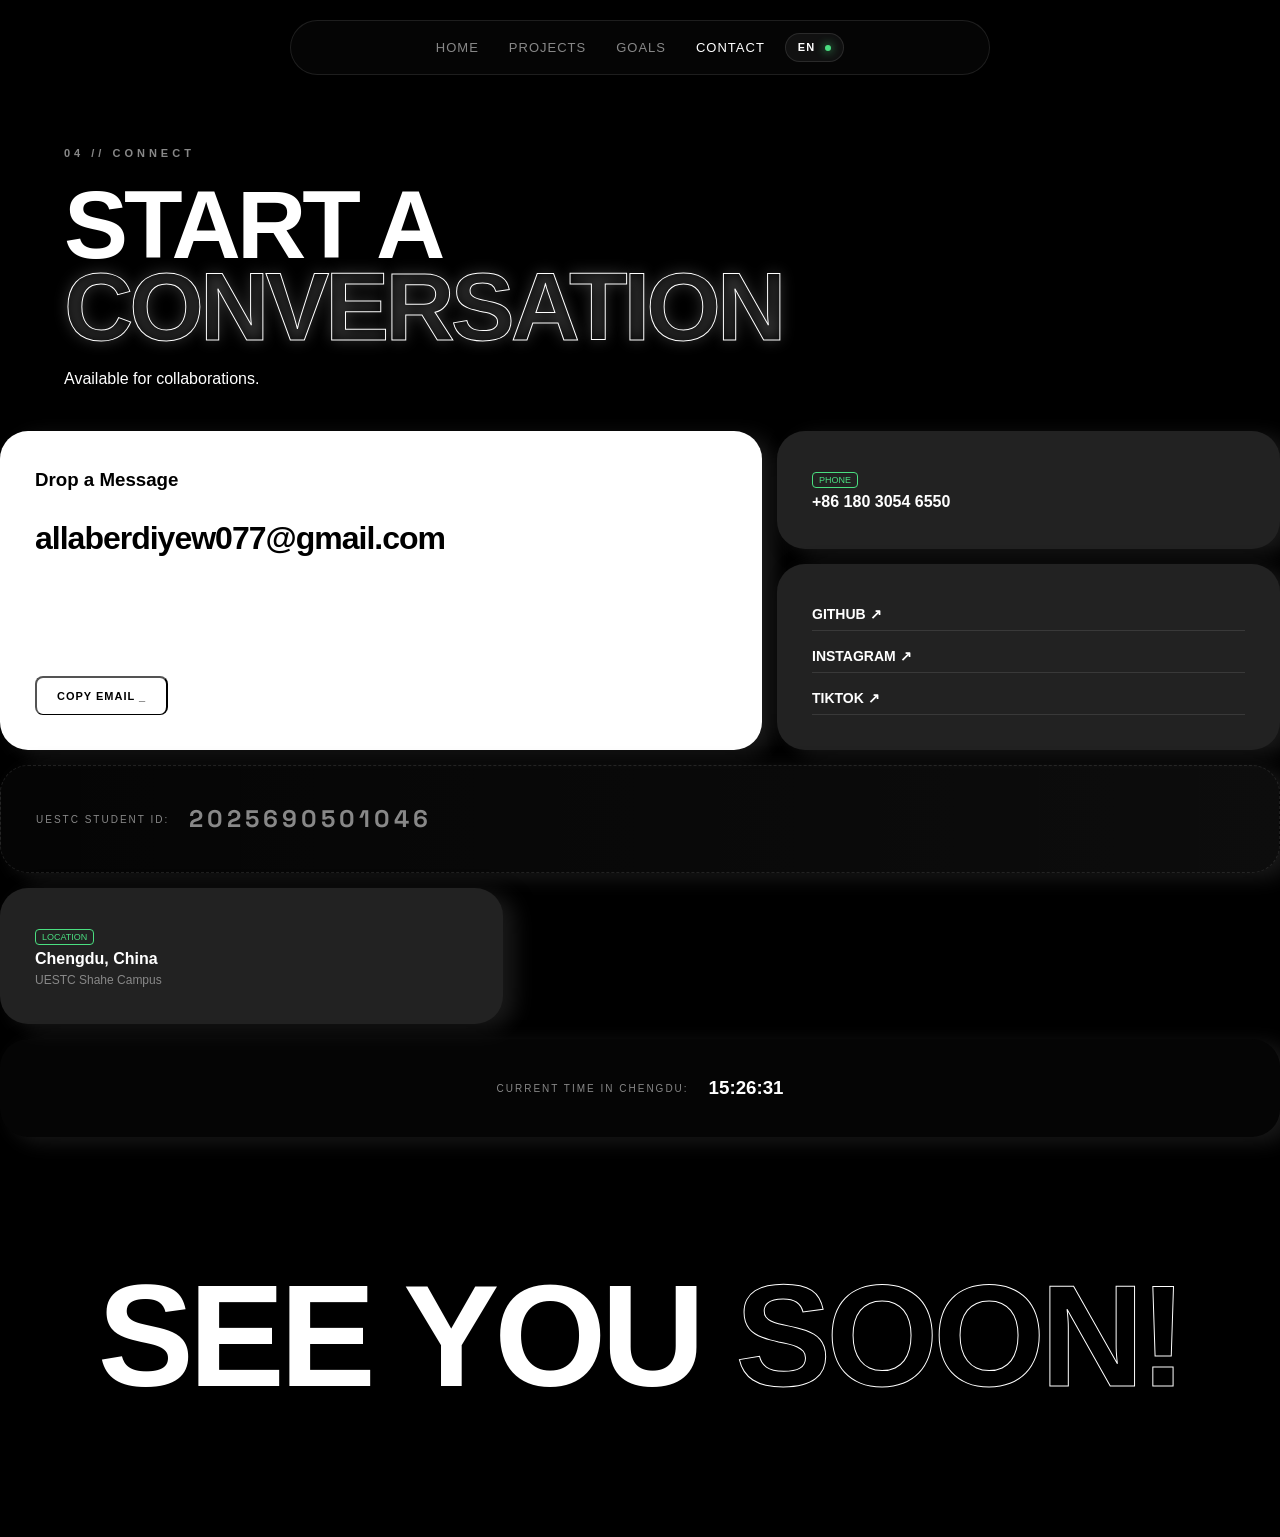
==== contact.html @ 882bba83 "Add files via upload This was absolutely brilliant." ====
<!DOCTYPE html>
<html lang="en">
<head>
  <meta charset="UTF-8">
  <meta name="viewport" content="width=device-width, initial-scale=1.0">
  <title>Contact | Arslan</title>
  <link rel="stylesheet" href="style.css">
  <link href="https://fonts.googleapis.com/css2?family=Space+Grotesk:wght@300;400;500;600;700&display=swap" rel="stylesheet">
</head>
<body class="contact-page">

  <nav class="glass-nav">
    <div class="nav-links">
      <a href="index.html" data-en="Home" data-cn="首页">Home</a>
      <a href="projects.html" data-en="Projects" data-cn="项目">Projects</a>
      <a href="goals.html" data-en="Goals" data-cn="目标">Goals</a>
      <a href="contact.html" class="active" data-en="Contact" data-cn="联系方式">Contact</a>
    </div>
    <div class="lang-switch" onclick="toggleLanguage()">
      <span id="lang-text">EN</span>
      <div class="switch-dot"></div>
    </div>
  </nav>

  <section class="contact-hero">
    <div class="intro-content">
      <span class="tag">04 // CONNECT</span>
      <h1 data-en="START A CONVERSATION" data-cn="开启对话">START A <br><span class="glow-text">CONVERSATION</span></h1>
      <p data-en="Available for collaborations." data-cn="欢迎咨询与合作。">Available for collaborations.</p>
    </div>
  </section>

  <section class="contact-grid-container">
    <div class="bento-grid">
      <div class="bento-item w-60 h-2 contact-main">
        <h3 data-en="Drop a Message" data-cn="给我留言">Drop a Message</h3>
        <p class="email-display">allaberdiyew077@gmail.com</p>
        <button class="p-btn" onclick="copyEmail()" data-en="COPY EMAIL _" data-cn="复制邮箱 _">COPY EMAIL _</button>
      </div>
      <div class="bento-item w-40 h-1">
        <span class="p-status">PHONE</span>
        <h4>+86 180 3054 6550</h4>
      </div>
      <div class="bento-item w-40 h-1 social-links">
        <a href="https://github.com/ArslanAllaberdiyev" target="_blank">GITHUB ↗</a>
        <a href="https://instagram.com/arslan_allaberdiyevv" target="_blank">INSTAGRAM ↗</a>
        <a href="https://tiktok.com/@arslan_allaberdiyew" target="_blank">TIKTOK ↗</a>
      </div>
      <div class="bento-item w-100 h-1 student-id-card">
        <div class="time-flex">
          <p data-en="UESTC STUDENT ID:" data-cn="电子科技大学学号:">UESTC STUDENT ID:</p>
          <h3 id="id-display">2025690501046</h3>
        </div>
      </div>
      <div class="bento-item w-40 h-1">
        <span class="p-status" data-en="LOCATION" data-cn="所在地">LOCATION</span>
        <h4 data-en="Chengdu, China" data-cn="中国 成都">Chengdu, China</h4>
        <p style="font-size: 12px; color: #888;">UESTC Shahe Campus</p>
      </div>
      <div class="bento-item w-100 h-1 timezone-box">
        <div class="time-flex">
          <p data-en="CURRENT TIME IN CHENGDU:" data-cn="成都当前时间:">CURRENT TIME IN CHENGDU:</p>
          <h3 id="local-time">00:00:00</h3>
        </div>
      </div>
    </div>
  </section>

  <footer class="final-cta">
    <h2 class="big-text" data-en="SEE YOU SOON!" data-cn="期待相见！">SEE YOU <span class="glow">SOON!</span></h2>
  </footer>

  <script src="script.js"></script>
</body>
</html>
---- style.css ----
:root {
  --bg-black: #000000;
  --bg-white: #ffffff;
  --glass: rgba(10, 10, 10, 0.57);
  --text-dim: #888;
}

* { margin: 0; padding: 0; box-sizing: border-box; font-family: 'Inter', sans-serif; -webkit-font-smoothing: antialiased; }
body { background: var(--bg-black); color: white; overflow-x: hidden; line-height: 1.5;
  user-select: none; 
  -webkit-tap-highlight-color: transparent;
}

/* --- 1. RESPONSIVE NAV --- */
.glass-nav {
  position: fixed; top: 20px; left: 50%; transform: translateX(-50%);
  width: 90%; max-width: 700px; height: 55px; z-index: 1000;
  background: var(--glass); backdrop-filter: blur(25px);
  border-radius: 100px; border: 1px solid rgba(255,255,255,0.1);
  display: flex; align-items: center; justify-content: center;
}
.nav-links { display: flex; gap: clamp(10px, 3vw, 30px); }
.nav-links a { color: var(--text-dim); text-decoration: none; font-size: 13px; font-weight: 500; transition: 0.3s; text-transform: uppercase; letter-spacing: 1px; }
.nav-links a:hover, .nav-links a.active { color: #fff; }

/* --- 2. INTRO (80vh) --- */
.intro-section {
  height: 80vh; display: flex; align-items: center; padding: 0 5%;
}
.intro-content h1 { font-size: clamp(2.5rem, 10vw, 6rem); line-height: 0.85; letter-spacing: -4px; margin: 20px 0; }
.tag { color: var(--text-dim); font-size: 11px; letter-spacing: 4px; font-weight: 600; }

/* --- 3. EXPLORE (WHITE BENTO) --- */
.explore-section {
  background: var(--bg-white); 
  background: linear-gradient(#FFFFFF, #FFFFFF);
  color: #000; padding: 80px 5%;
  box-shadow: 0 -40px 120px rgba(255, 255, 255, 1);
  min-height: 100vh; position: relative; z-index: 5;
}
.bento-grid {
  display: grid; 
  grid-template-columns: repeat(10, 1fr); 
  gap: 15px; max-width: 1400px; margin: 0 auto;
}
.bento-item { 
  background: #222222; border-radius: 28px; padding: 35px; 
  transition: 0.4s; 
  box-shadow: 12px 5px 20px #222222BA;
  color: #fff;
  font-family: 'Space Grotesk', sans-serif;
}
/* Desktop Grid Sizes */
.w-60 { grid-column: span 6; } .w-40 { grid-column: span 4; } .w-100 { grid-column: span 10; }
.h-2 { grid-row: span 2; }

/* --- 4. ABOUT (OVAL DESIGN) --- */
.about-section {
  background: var(--bg-black); min-height: 120vh; position: relative;
  display: flex; align-items: center; justify-content: center; padding: 100px 5%; overflow: hidden;
}
.oval-bg {
  position: absolute; width: 140%; height: 60%;
  background: var(--bg-white); border-radius: 50%;
  box-shadow: 0 0 100px rgba(255,255,255,0.4); z-index: 1; top: 20%;
}
.about-container {
  z-index: 2; color: #000; display: flex; flex-direction: row; 
  gap: 30px; width: 100%; max-width: 1100px;
}
.profile-card { flex: 1; background: #fff; padding: 0px; border-radius: 35px; text-align: center; box-shadow: 0 20px 40px rgba(0, 0, 0, 0.1); }
.photo-box { width: 100%; aspect-ratio: 1/1.2; background: #F0F0F000; border-radius: 25px; display: flex; align-items: center; justify-content: center; margin-bottom: 20px; font-weight: bold; color: #ccc; }

.info-card { flex: 1.5; padding: 40px; display: flex; flex-direction: column; justify-content: center; color: #000000; 
  background: #FFFFFF;
  border-radius: 35px;
  box-shadow: 0 20px 40px rgba(0, 0, 0, 0.11);
}
.info-card h3 { font-size: 2.5rem; margin-bottom: 20px; letter-spacing: -1px;
color: #292929;}

.photo-box img {
  width: 100%;
}

/* --- 5. WHY ME (SCROLLABLE) --- */
.why-me-section { padding: 100px 5%; max-width: 1400px; margin: 0 auto; }
.why-me-section h2 { font-size: 3rem; margin-bottom: 30px; letter-spacing: -2px; color: #fff; }
.outer-box {
  background: rgba(255,255,255,0.03); border: 1px solid rgba(255,255,255,0.08);
  padding: clamp(20px, 5vw, 50px); border-radius: 40px;
}
.scroll-container {
  display: flex; gap: 20px; overflow-x: auto; padding-bottom: 20px;
  scroll-snap-type: x mandatory; scrollbar-width: none;
}
.reason-box {
  min-width: 280px; flex: 1; scroll-snap-align: start;
  background: transparent; color: #FFFBFB; padding: 40px; border-radius: 25px;
  border: 1px solid #fff;
}

/* --- 6. FOOTER --- */
.final-cta { padding: 15vh 0; text-align: center; }
.big-text { font-size: clamp(3rem, 12vw, 9rem); line-height: 0.9; letter-spacing: -5px; }
.glow { color: transparent; -webkit-text-stroke: 1px #fff; }

/* --- MOBILE RESPONSIVENESS (IPHONE/ANDROID) --- */
@media (max-width: 850px) {
  .bento-grid { grid-template-columns: 1fr; }
  .w-60, .w-40, .w-100 { grid-column: span 1; }
  .h-2 { grid-row: span 1; }
  
  .about-container { flex-direction: column; }
  .oval-bg { width: 200%; height: 50%; top: 25%; }
  
  .intro-section { height: 70vh; }
  .nav-links a { font-size: 11px; margin: 0 5px; }
}

/* --- Language Switcher --- */
.lang-switch {
  margin-left: 20px;
  display: flex;
  align-items: center;
  gap: 10px;
  background: rgba(255, 255, 255, 0.05);
  padding: 5px 12px;
  border-radius: 50px;
  border: 1px solid rgba(255, 255, 255, 0.1);
  cursor: pointer;
  transition: 0.3s;
}

.lang-switch:hover { background: rgba(255, 255, 255, 0.1); }

.switch-dot {
  width: 6px;
  height: 6px;
  background: #4ade80; /* Neon green dot means "active" */
  border-radius: 50%;
  box-shadow: 0 0 10px #4ade80;
}

#lang-text { font-size: 11px; font-weight: bold; letter-spacing: 1px; }

/* --- Project Page Specifics --- */
.project-hero { padding: 120px 5% 40px; }
.glow-text { color: transparent; -webkit-text-stroke: 1px #fff; }

.p-status {
  font-size: 9px;
  border: 1px solid #4ade80;
  color: #4ade80;
  width: fit-content;
  padding: 2px 6px;
  border-radius: 4px;
  margin-bottom: 15px;
}

.tech-stack { display: flex; gap: 10px; margin: 15px 0; }
.tech-stack span { font-size: 10px; color: var(--text-dim); background: rgba(255,255,255,0.05); padding: 4px 8px; border-radius: 4px; 
}

.p-btn {
  display: inline-block;
  margin-top: 200px;
  color: #fff;
  text-decoration: none;
  font-size: 12px;
  border-bottom: 1px solid #000000;
  padding-bottom: 9px;
  transition: 0.3s;
}
.p-btn:hover { letter-spacing: 1px; color: #4ade80; border-color: #4ade80; }

/* Projects Page Specific UI */
.glow-text {
  color: transparent;
  -webkit-text-stroke: 1px #fff;
  text-shadow: 0 0 15px rgba(255, 255, 255, 0.2);
}

.project-card-fx {
  display: flex;
  flex-direction: column;
  justify-content: space-between;
  border: 1px solid rgba(255, 255, 255, 0.08);
}

.p-btn {
  background: #fff;
  color: #000;
  padding: 12px 20px;
  border-radius: 8px;
  font-weight: 700;
  text-decoration: none;
  font-size: 11px;
  letter-spacing: 1px;
  width: fit-content;
  margin-top: auto;
  transition: 0.3s cubic-bezier(0.25, 0.46, 0.45, 0.94);
}

.p-btn:hover {
  background: #4ADE80; /* Neon green on hover */
  transform: translateX(5px);
  box-shadow: 0 0 20px rgba(74, 222, 128, 0.4);
  color: #000;
}

.tech-stack {
  display: flex;
  flex-wrap: wrap;
  gap: 8px;
  margin: 15px 0;
}

.tech-stack span {
  font-size: 9px;
  color: #888;
  background: rgba(255, 255, 255, 0.05);
  padding: 4px 10px;
  border-radius: 100px;
  border: 1px solid rgba(255, 255, 255, 0.1);
}

.text1 {
  height: 50px;
  width: 85%;
  display: flex;
  align-items: center;
  justify-content: start;
  margin-bottom: 20px;
  border-bottom: 1px solid #FFFFFF;
}
.text1 h3{
  margin-left: 12px;
  font-size: 27px;
  color: #FFFFFF;
}

/* --- GOALS PAGE DESIGN --- */
.goals-hero { padding: 140px 5% 60px; }

.timeline-container {
  position: relative;
  max-width: 1000px;
  margin: 50px auto;
  padding: 40px 20px;
}

/* The vertical line in the center */
.timeline-line {
  position: absolute;
  left: 50%;
  top: 0;
  width: 1px;
  height: 100%;
  background: linear-gradient(to bottom, transparent, rgba(255,255,255,0.2), transparent);
  transform: translateX(-50%);
}

.timeline-item {
  width: 50%;
  padding: 20px 40px;
  position: relative;
  margin-bottom: 50px;
}

.timeline-item.left { left: 0; text-align: right; }
.timeline-item.right { left: 50%; text-align: left; }

.time-marker {
  font-family: 'Space Grotesk', sans-serif;
  font-weight: 700;
  font-size: 14px;
  color: #fff;
  margin-bottom: 10px;
  letter-spacing: 2px;
}

.goal-card {
  background: rgba(255, 255, 255, 0.03);
  border: 1px solid rgba(255, 255, 255, 0.08);
  padding: 30px;
  border-radius: 24px;
  transition: 0.4s cubic-bezier(0.25, 0.46, 0.45, 0.94);
  backdrop-filter: blur(10px);
}

.goal-card:hover {
  background: rgba(255, 255, 255, 0.06);
  border-color: #fff;
  transform: scale(1.02);
}

.highlight-card {
  border-color: #4ade8055;
  box-shadow: 0 0 30px rgba(74, 222, 128, 0.1);
}

.goal-status {
  font-size: 9px;
  background: #fff;
  color: #000;
  padding: 3px 8px;
  border-radius: 4px;
  font-weight: 800;
  display: inline-block;
  margin-bottom: 15px;
}

.goal-tags {
  display: flex;
  gap: 10px;
  margin-top: 20px;
  justify-content: inherit;
}

.goal-tags span {
  font-size: 10px;
  color: #888;
  border: 1px solid rgba(255, 255, 255, 0.1);
  padding: 4px 10px;
  border-radius: 100px;
}

/* Mobile Fix for Timeline */
@media (max-width: 768px) {
  .timeline-line { left: 20px; }
  .timeline-item { width: 100%; left: 0 !important; text-align: left !important; padding-left: 50px; }
  .goal-tags { justify-content: flex-start; }
}

.underline{
  text-decoration: underline;
  text-transform: capitalize;
}

/* --- CONTACT PAGE DESIGN --- */
.contact-hero { padding: 140px 5% 40px; }

.contact-main {
  display: flex;
  flex-direction: column;
  justify-content: center;
  background: #fff !important;
  color: #000 !important;
}

.email-display {
  font-size: clamp(1.2rem, 4vw, 2rem);
  font-weight: 700;
  margin: 20px 0;
  letter-spacing: -1px;
}

.social-links {
  display: flex;
  flex-direction: column;
  justify-content: center;
  gap: 10px;
}

.social-links a {
  color: #fff;
  text-decoration: none;
  font-size: 14px;
  font-weight: 600;
  padding: 5px 0;
  border-bottom: 1px solid rgba(255,255,255,0.1);
  transition: 0.3s;
}

.social-links a:hover {
  color: #4ade80;
  padding-left: 5px;
}

.timezone-box {
  display: flex;
  align-items: center;
  justify-content: center;
  background: rgba(255,255,255,0.02) !important;
}

.time-flex {
  display: flex;
  align-items: center;
  gap: 20px;
}

.time-flex p { font-size: 10px; color: #888; letter-spacing: 2px; }

#local-time { font-variant-numeric: tabular-nums; color: #fff; }

@media (max-width: 850px) {
  .time-flex { flex-direction: column; gap: 5px; }
}

.student-id-card {
  background: linear-gradient(90deg, rgba(255,255,255,0.02), rgba(255,255,255,0.05)) !important;
  border: 1px dashed rgba(255,255,255,0.1) !important;
}

#id-display {
  font-family: 'Space Grotesk', sans-serif;
  letter-spacing: 4px;
  color: #888;
  font-size: clamp(1rem, 3vw, 1.5rem);
}
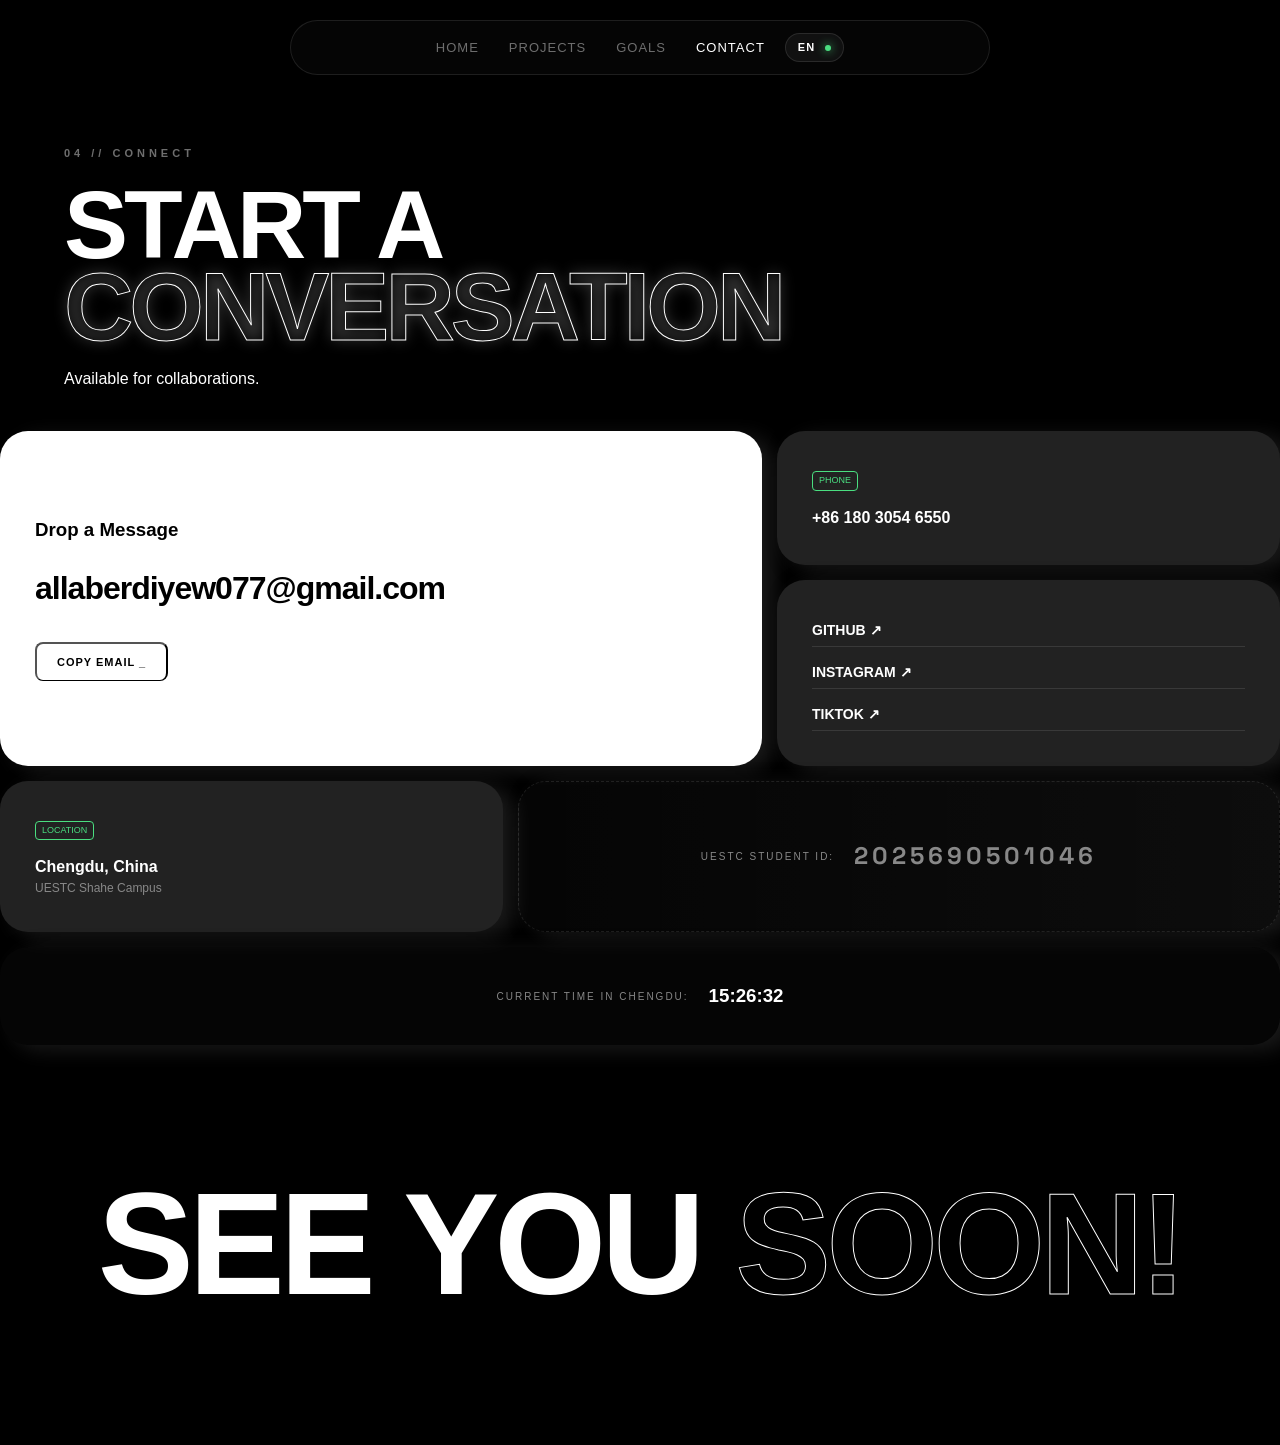
==== commit 7eb315c1: "Add files via upload" ====
--- a/contact.html
+++ b/contact.html
@@ -25,7 +25,7 @@
   <section class="contact-hero">
     <div class="intro-content">
       <span class="tag">04 // CONNECT</span>
-      <h1 data-en="START A CONVERSATION" data-cn="开启对话">START A <br><span class="glow-text">CONVERSATION</span></h1>
+      <h1 data-en="START A <span class='glow'>CONVERSATION</span>" data-cn="开启对话">START A <br><span class="glow-text">CONVERSATION</span></h1>
       <p data-en="Available for collaborations." data-cn="欢迎咨询与合作。">Available for collaborations.</p>
     </div>
   </section>
@@ -46,16 +46,16 @@
         <a href="https://instagram.com/arslan_allaberdiyevv" target="_blank">INSTAGRAM ↗</a>
         <a href="https://tiktok.com/@arslan_allaberdiyew" target="_blank">TIKTOK ↗</a>
       </div>
-      <div class="bento-item w-100 h-1 student-id-card">
+      <div class="bento-item w-40 h-1">
+        <span class="p-status" data-en="LOCATION" data-cn="所在地">LOCATION</span>
+        <h4 data-en="Chengdu, China" data-cn="中国 成都">Chengdu, China</h4>
+        <p style="font-size: 12px; color: #888;">UESTC Shahe Campus</p>
+      </div>
+      <div class="bento-item w-60 h-1 student-id-card">
         <div class="time-flex">
           <p data-en="UESTC STUDENT ID:" data-cn="电子科技大学学号:">UESTC STUDENT ID:</p>
           <h3 id="id-display">2025690501046</h3>
         </div>
-      </div>
-      <div class="bento-item w-40 h-1">
-        <span class="p-status" data-en="LOCATION" data-cn="所在地">LOCATION</span>
-        <h4 data-en="Chengdu, China" data-cn="中国 成都">Chengdu, China</h4>
-        <p style="font-size: 12px; color: #888;">UESTC Shahe Campus</p>
       </div>
       <div class="bento-item w-100 h-1 timezone-box">
         <div class="time-flex">
@@ -67,7 +67,7 @@
   </section>
 
   <footer class="final-cta">
-    <h2 class="big-text" data-en="SEE YOU SOON!" data-cn="期待相见！">SEE YOU <span class="glow">SOON!</span></h2>
+    <h2 class="big-text" data-en="SEE YOU <span class='glow'>SOON!</span>" data-cn="期待相见！">SEE YOU <span class="glow">SOON!</span></h2>
   </footer>
 
   <script src="script.js"></script>
--- a/style.css
+++ b/style.css
@@ -2,7 +2,7 @@
   --bg-black: #000000;
   --bg-white: #ffffff;
   --glass: rgba(10, 10, 10, 0.57);
-  --text-dim: #888;
+  --text-dim: #6E6E6E;
 }
 
 * { margin: 0; padding: 0; box-sizing: border-box; font-family: 'Inter', sans-serif; -webkit-font-smoothing: antialiased; }
@@ -19,7 +19,7 @@
   border-radius: 100px; border: 1px solid rgba(255,255,255,0.1);
   display: flex; align-items: center; justify-content: center;
 }
-.nav-links { display: flex; gap: clamp(10px, 3vw, 30px); }
+.nav-links { display: flex; gap: clamp(10px, 3vw, 30px); align-items: center;}
 .nav-links a { color: var(--text-dim); text-decoration: none; font-size: 13px; font-weight: 500; transition: 0.3s; text-transform: uppercase; letter-spacing: 1px; }
 .nav-links a:hover, .nav-links a.active { color: #fff; }
 
@@ -35,8 +35,8 @@
   background: var(--bg-white); 
   background: linear-gradient(#FFFFFF, #FFFFFF);
   color: #000; padding: 80px 5%;
+  min-height: 100vh; position: relative; z-index: 5;
   box-shadow: 0 -40px 120px rgba(255, 255, 255, 1);
-  min-height: 100vh; position: relative; z-index: 5;
 }
 .bento-grid {
   display: grid; 
@@ -65,7 +65,7 @@
   box-shadow: 0 0 100px rgba(255,255,255,0.4); z-index: 1; top: 20%;
 }
 .about-container {
-  z-index: 2; color: #000; display: flex; flex-direction: row; 
+  z-index: 2; color: #000; display: flex; flex-direction: column; 
   gap: 30px; width: 100%; max-width: 1100px;
 }
 .profile-card { flex: 1; background: #fff; padding: 0px; border-radius: 35px; text-align: center; box-shadow: 0 20px 40px rgba(0, 0, 0, 0.1); }
@@ -84,22 +84,74 @@
 }
 
 /* --- 5. WHY ME (SCROLLABLE) --- */
-.why-me-section { padding: 100px 5%; max-width: 1400px; margin: 0 auto; }
-.why-me-section h2 { font-size: 3rem; margin-bottom: 30px; letter-spacing: -2px; color: #fff; }
+.why-me-section {
+  padding: 100px 5%;
+  max-width: 1400px; 
+  margin: 0 auto; 
+}
+
+.why-me-section h2 { 
+  font-size: 3rem;
+  margin-bottom: 30px;
+  letter-spacing: -2px; 
+  color: #fff;
+}
+
 .outer-box {
-  background: rgba(255,255,255,0.03); border: 1px solid rgba(255,255,255,0.08);
-  padding: clamp(20px, 5vw, 50px); border-radius: 40px;
-}
+  background: rgba(255,255,255,0.03);
+  border: 1px solid rgba(255,255,255,0.08);
+  padding: clamp(20px, 5vw, 50px); 
+  border-radius: 40px;
+  height: 300px;
+  overflow: hidden;
+}
+
 .scroll-container {
-  display: flex; gap: 20px; overflow-x: auto; padding-bottom: 20px;
-  scroll-snap-type: x mandatory; scrollbar-width: none;
-}
+  display: flex; 
+  flex-direction: column;
+  gap: 20px; 
+  overflow-y: auto;
+  scroll-snap-type: y mandatory; 
+  height: 100%;
+  padding-right: 15px;
+}
+
+.scroll-container::-webkit-scrollbar {
+  width: 4px;
+}
+.scroll-container::-webkit-scrollbar-thumb {
+  background: rgba(255,255,255,0.2);
+  border-radius: 10px;
+}
+
 .reason-box {
-  min-width: 280px; flex: 1; scroll-snap-align: start;
-  background: transparent; color: #FFFBFB; padding: 40px; border-radius: 25px;
+  width: 100%; 
+  min-height: 170px;
+  scroll-snap-align: start;
+  background: transparent;
+  color: #FFFFFF; 
+  padding: 40px;
+  border-radius: 25px;
   border: 1px solid #fff;
-}
-
+  transition: 0.4s cubic-bezier(0.22, 1, 0.36, 1); 
+}
+
+.reason-box:hover { 
+  border-color: #fff; 
+  background: rgba(255,255,255,0.05); 
+  transform: scale(0.99); /* Slight "press" effect */
+}
+
+.reason-box h4 {
+  font-size: 1.5rem;
+  margin-bottom: 15px;
+  color: #fff;
+}
+
+.reason-box p {
+  color: #888;
+  line-height: 1.6;
+}
 /* --- 6. FOOTER --- */
 .final-cta { padding: 15vh 0; text-align: center; }
 .big-text { font-size: clamp(3rem, 12vw, 9rem); line-height: 0.9; letter-spacing: -5px; }
@@ -108,7 +160,7 @@
 /* --- MOBILE RESPONSIVENESS (IPHONE/ANDROID) --- */
 @media (max-width: 850px) {
   .bento-grid { grid-template-columns: 1fr; }
-  .w-60, .w-40, .w-100 { grid-column: span 1; }
+  .w-60, .w-40, .w-50, .w-100 { grid-column: span 1; }
   .h-2 { grid-row: span 1; }
   
   .about-container { flex-direction: column; }
@@ -156,6 +208,7 @@
   padding: 2px 6px;
   border-radius: 4px;
   margin-bottom: 15px;
+  display: inline-block;
 }
 
 .tech-stack { display: flex; gap: 10px; margin: 15px 0; }
@@ -198,8 +251,9 @@
   font-size: 11px;
   letter-spacing: 1px;
   width: fit-content;
-  margin-top: auto;
+  margin-top: 10px;
   transition: 0.3s cubic-bezier(0.25, 0.46, 0.45, 0.94);
+  display: inline-block;
 }
 
 .p-btn:hover {
@@ -402,6 +456,8 @@
 .student-id-card {
   background: linear-gradient(90deg, rgba(255,255,255,0.02), rgba(255,255,255,0.05)) !important;
   border: 1px dashed rgba(255,255,255,0.1) !important;
+  display: flex;
+  justify-content: center;
 }
 
 #id-display {
